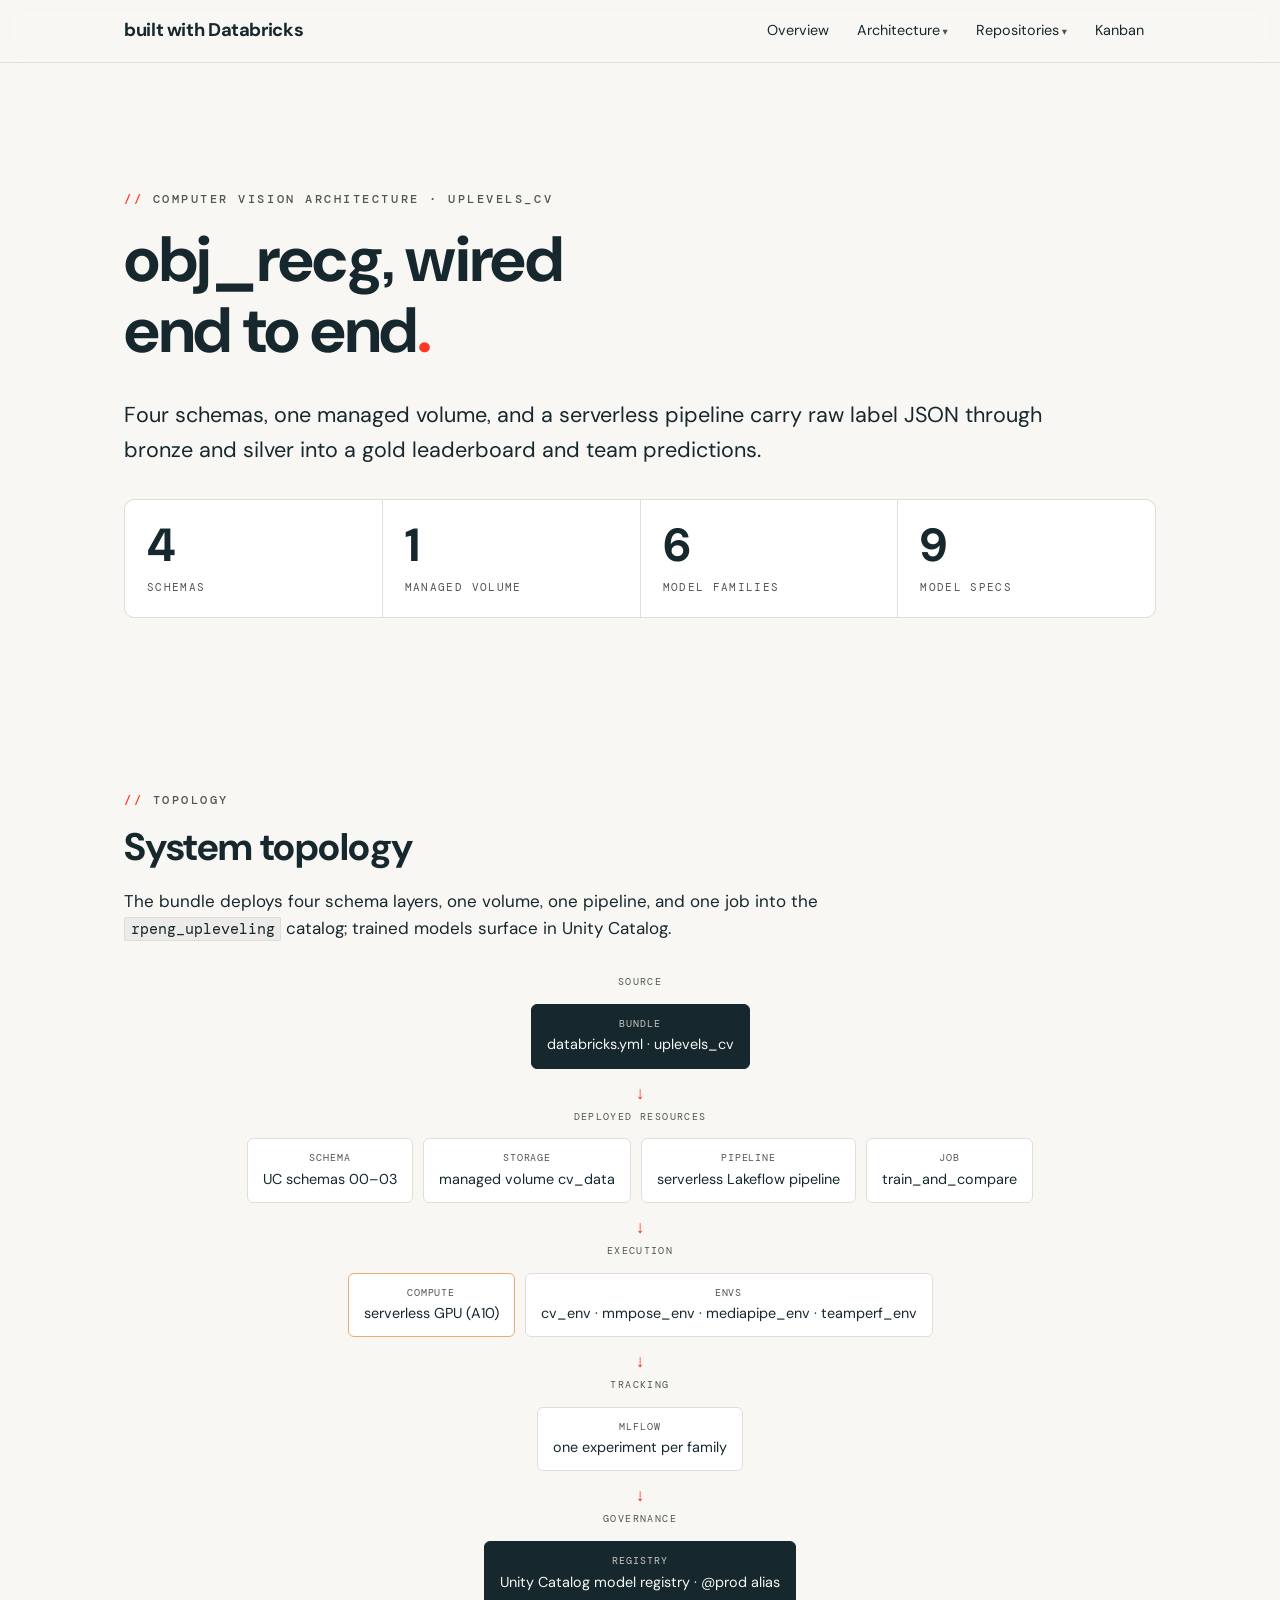
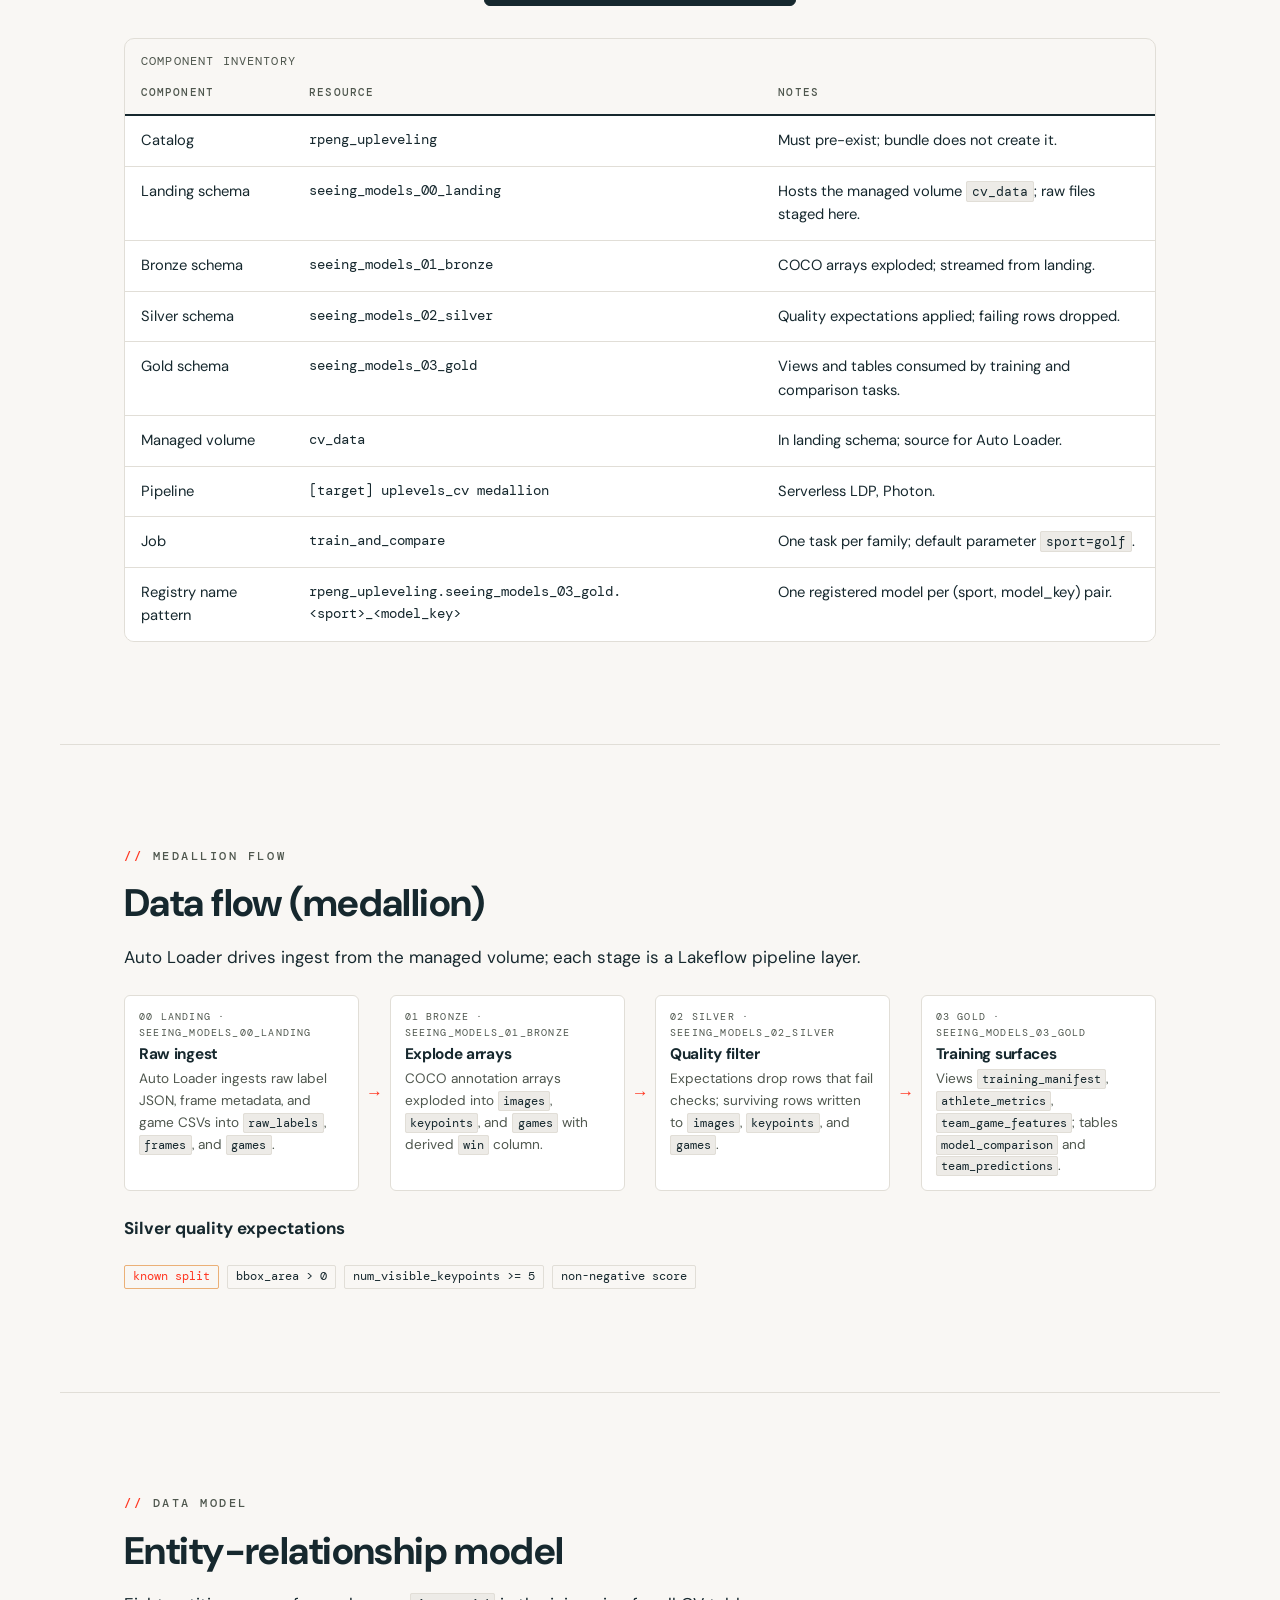
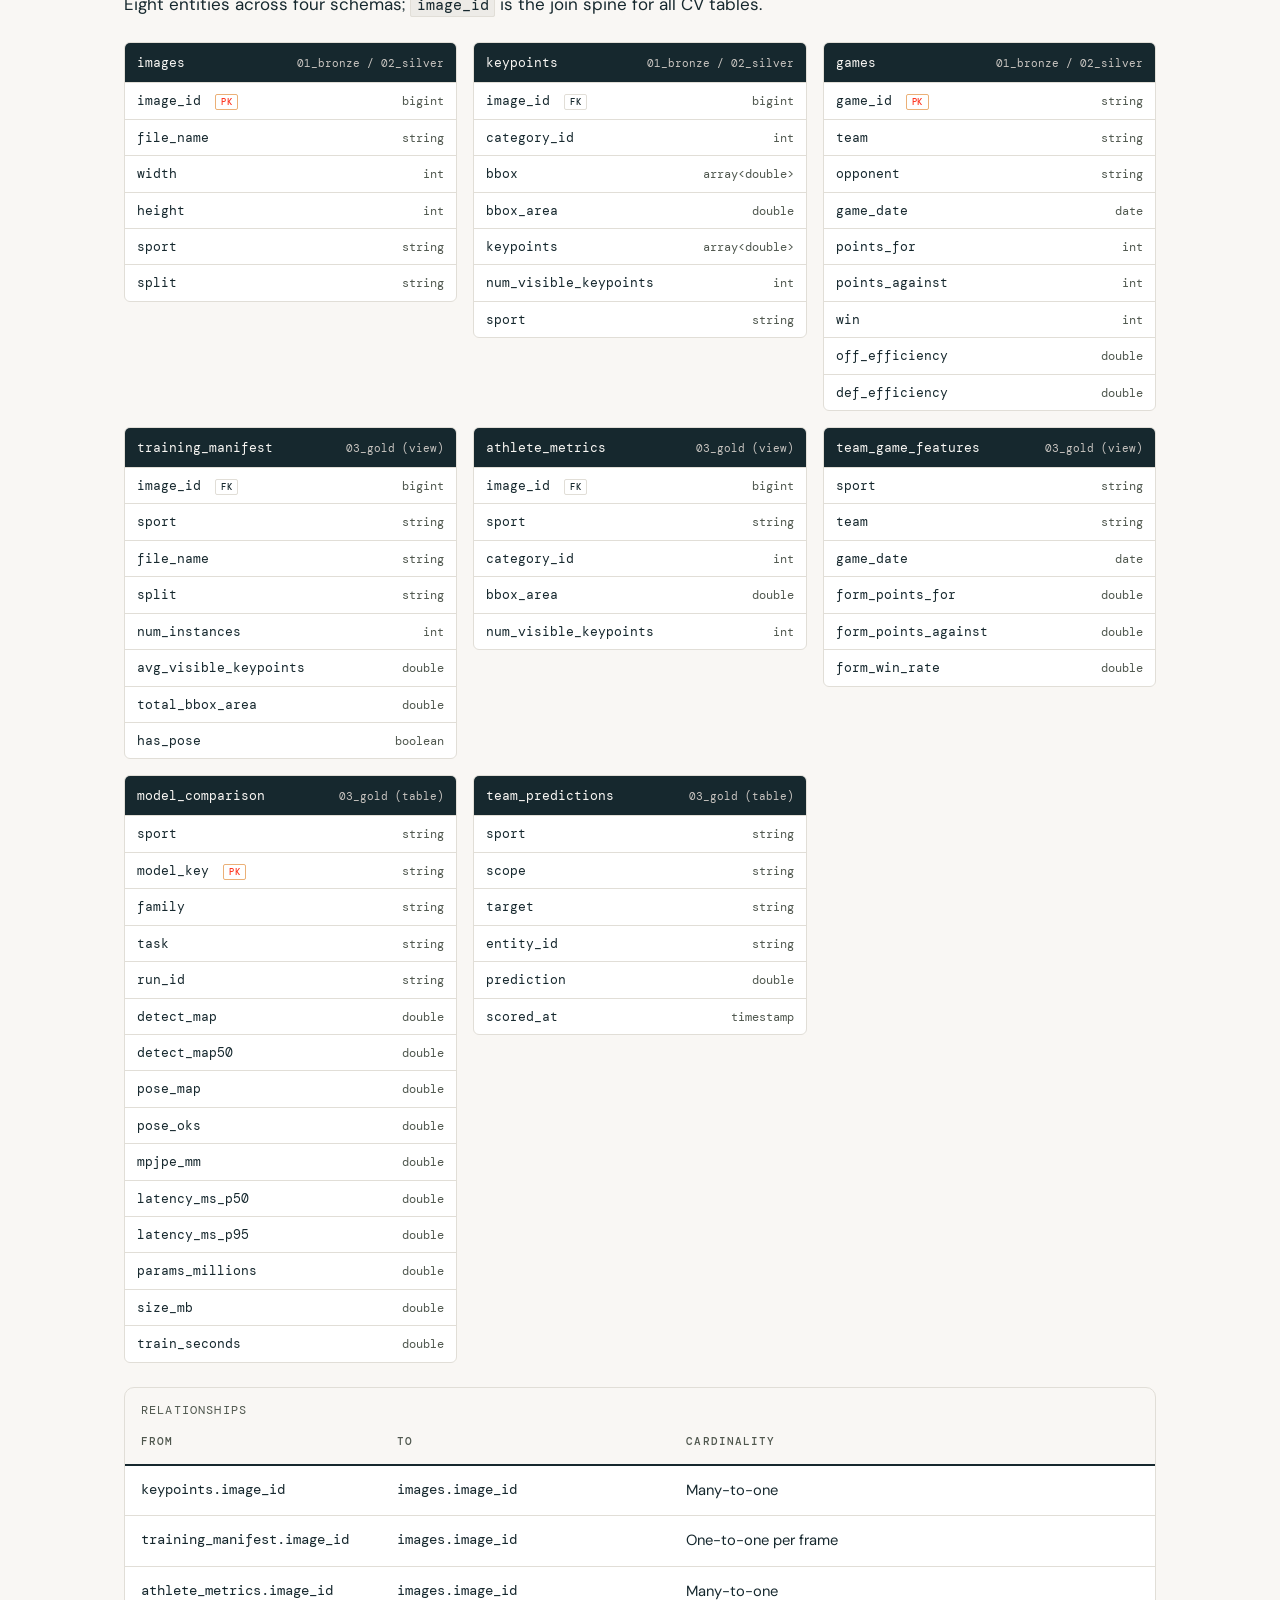
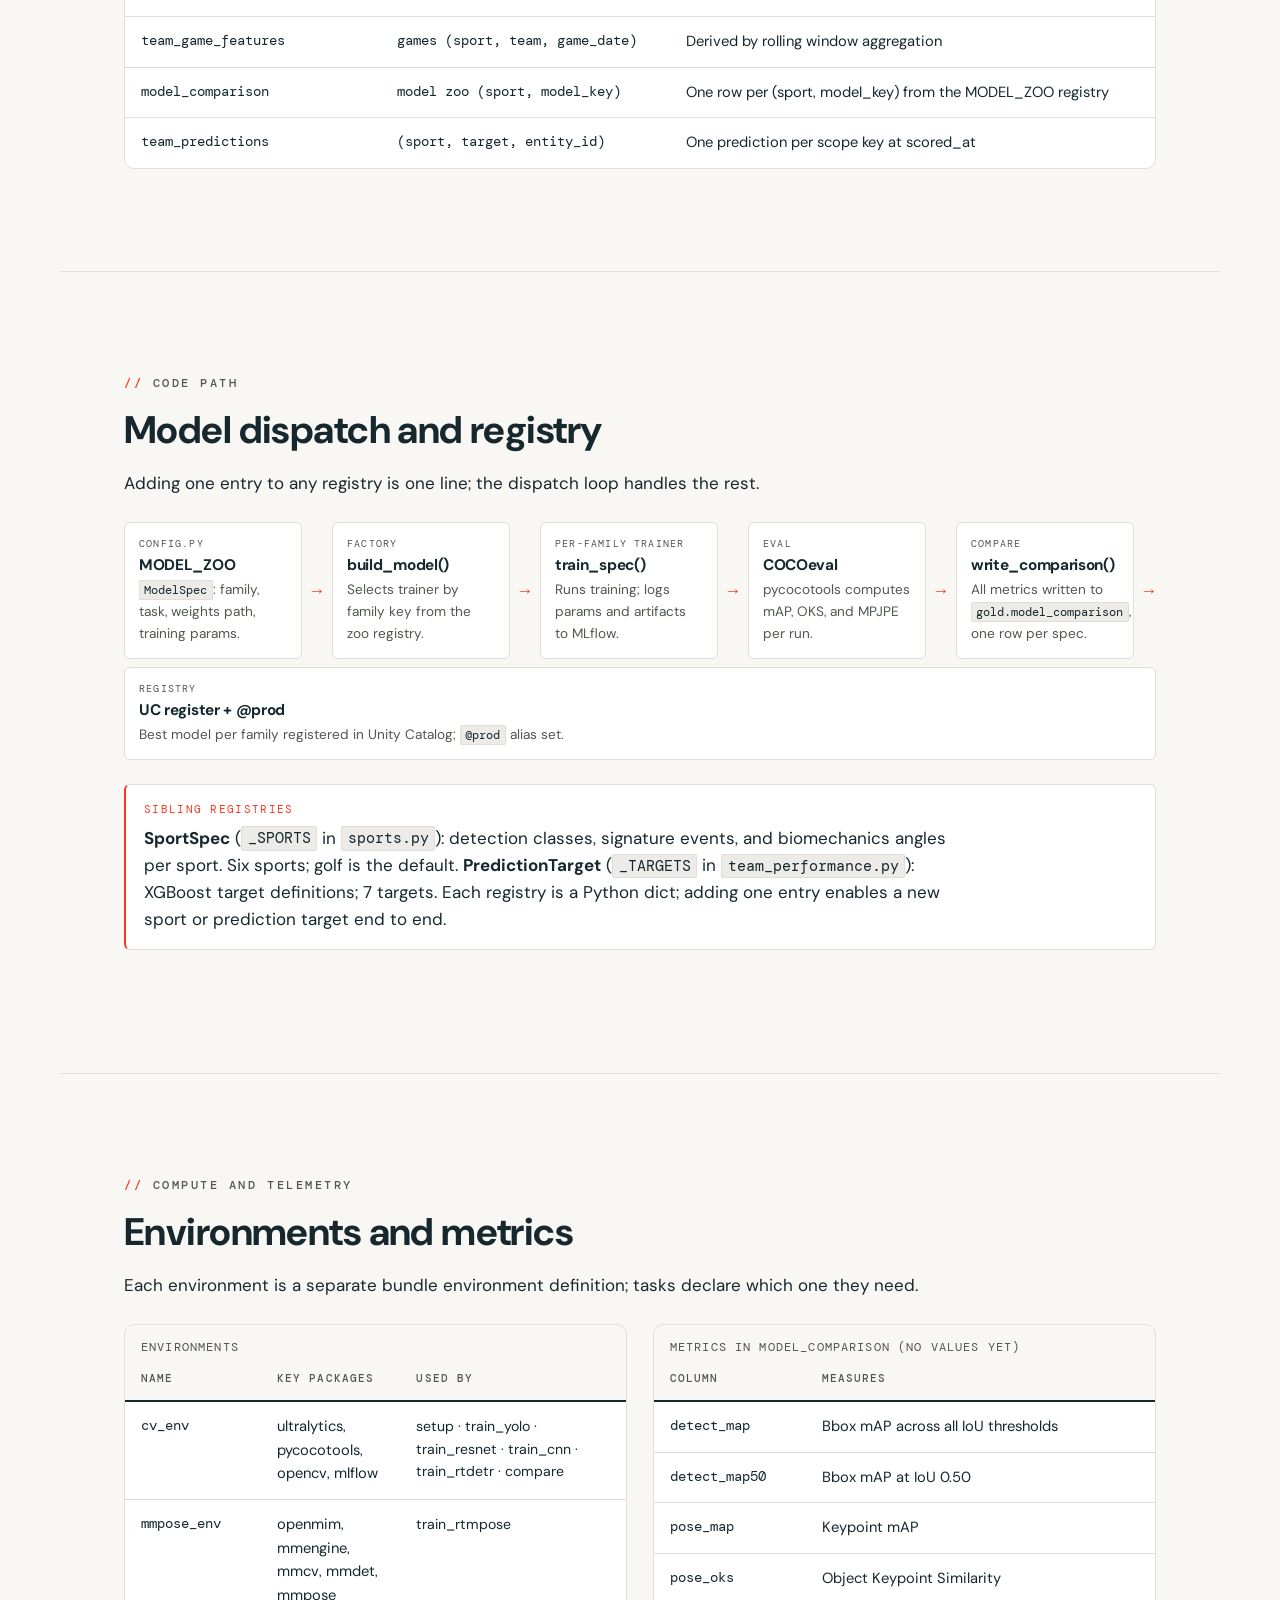
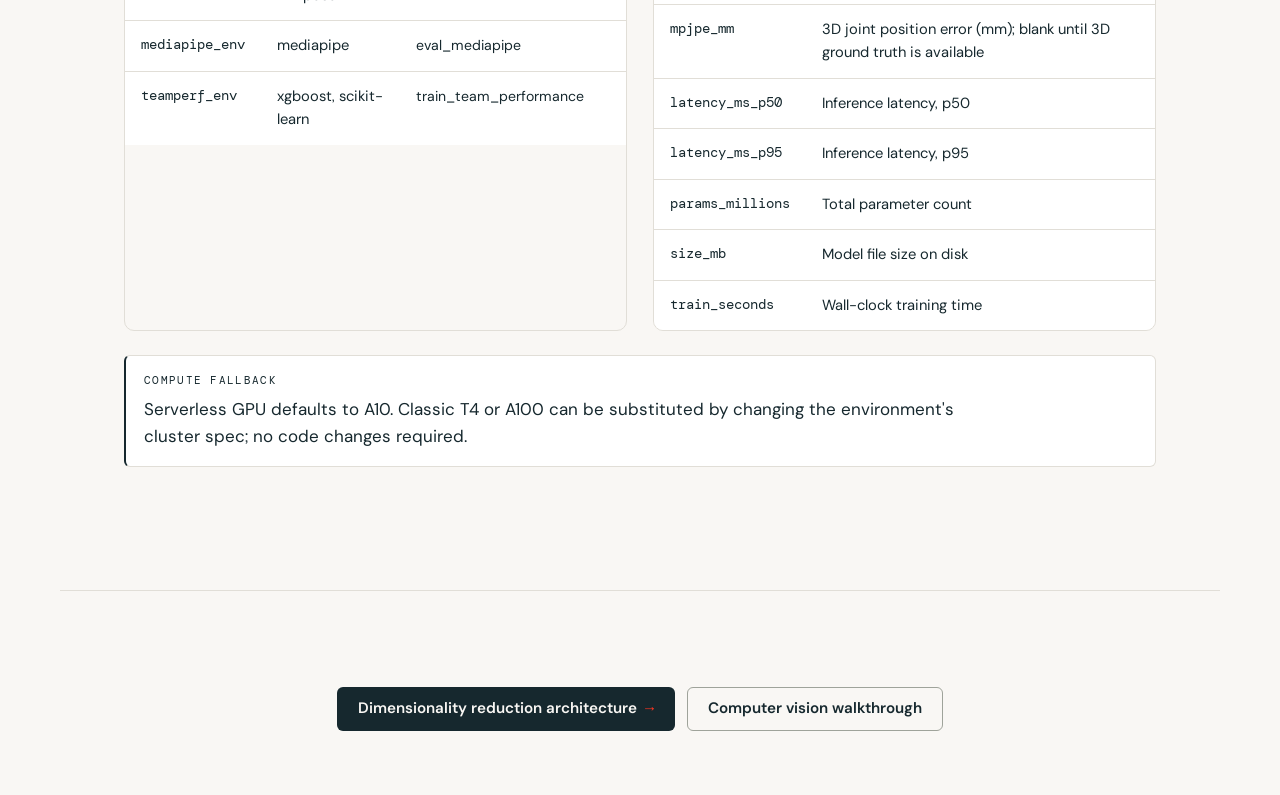
==== docs/arch-cv.html @ 4cc72db5 "updating site" ====
<!DOCTYPE html>
<html lang="en">
<head>
<meta charset="UTF-8">
<meta name="viewport" content="width=device-width, initial-scale=1.0">
<title>Computer vision architecture · benchmark harnesses on Databricks</title>
<meta name="description" content="System topology, medallion data flow, ERD, and schema reference for the obj_recg computer-vision Asset Bundle.">
<link rel="preconnect" href="https://fonts.googleapis.com">
<link rel="preconnect" href="https://fonts.gstatic.com" crossorigin>
<link href="https://fonts.googleapis.com/css2?family=DM+Sans:opsz,wght@9..40,400;9..40,500;9..40,600;9..40,700&family=DM+Mono:wght@400;500&display=swap" rel="stylesheet">
<link rel="stylesheet" href="assets/site.css">
</head>
<body data-od-id="page-arch-cv">
<a class="skip" href="#main">Skip to content</a>
<header class="nav" data-od-id="nav">
  <div class="nav__inner">
    <a class="brand" href="index.html">built with Databricks</a>
    <button class="nav__toggle" aria-expanded="false" aria-controls="navlinks">Menu</button>
    <nav class="nav__links" id="navlinks" aria-label="Primary">
      <a href="index.html">Overview</a>
      <div class="nav__group">
        <a href="architecture.html" class="nav__parent">Architecture</a>
        <div class="nav__menu">
          <a href="arch-cv.html" aria-current="page">Computer vision</a>
          <a href="arch-dr.html">Dimensionality reduction</a>
        </div>
      </div>
      <div class="nav__group">
        <a href="repositories.html" class="nav__parent">Repositories</a>
        <div class="nav__menu">
          <a href="repo-cv.html">Computer vision</a>
          <a href="repo-dr.html">Dimensionality reduction</a>
        </div>
      </div>
      <a href="kanban.html">Kanban</a>
    </nav>
  </div>
</header>

<main id="main">

  <section class="hero wrap" data-od-id="hero">
    <span class="kicker">Computer vision architecture · uplevels_cv</span>
    <h1>obj_recg, wired end to end<span class="dot">.</span></h1>
    <p class="lead">Four schemas, one managed volume, and a serverless pipeline carry raw label JSON through bronze and silver into a gold leaderboard and team predictions.</p>
    <div class="statrow" style="margin-top:2rem">
      <div class="stat"><div class="stat__num">4</div><div class="stat__label">Schemas</div></div>
      <div class="stat"><div class="stat__num">1</div><div class="stat__label">Managed volume</div></div>
      <div class="stat"><div class="stat__num">6</div><div class="stat__label">Model families</div></div>
      <div class="stat"><div class="stat__num">9</div><div class="stat__label">Model specs</div></div>
    </div>
  </section>

  <section class="section wrap" data-od-id="cv-topology">
    <span class="kicker">Topology</span>
    <h2>System topology</h2>
    <p>The bundle deploys four schema layers, one volume, one pipeline, and one job into the <code>rpeng_upleveling</code> catalog; trained models surface in Unity Catalog.</p>

    <div class="layers" style="margin:2rem 0">
      <div class="layer">
        <div class="layer__label">Source</div>
        <div class="node node--ink"><span class="lbl">bundle</span>databricks.yml · uplevels_cv</div>
      </div>
      <div class="layer">
        <div class="layer__label">Deployed resources</div>
        <div class="node"><span class="lbl">schema</span>UC schemas 00–03</div>
        <div class="node"><span class="lbl">storage</span>managed volume cv_data</div>
        <div class="node"><span class="lbl">pipeline</span>serverless Lakeflow pipeline</div>
        <div class="node"><span class="lbl">job</span>train_and_compare</div>
      </div>
      <div class="layer">
        <div class="layer__label">Execution</div>
        <div class="node node--accent"><span class="lbl">compute</span>serverless GPU (A10)</div>
        <div class="node"><span class="lbl">envs</span>cv_env · mmpose_env · mediapipe_env · teamperf_env</div>
      </div>
      <div class="layer">
        <div class="layer__label">Tracking</div>
        <div class="node"><span class="lbl">mlflow</span>one experiment per family</div>
      </div>
      <div class="layer">
        <div class="layer__label">Governance</div>
        <div class="node node--ink"><span class="lbl">registry</span>Unity Catalog model registry · @prod alias</div>
      </div>
    </div>

    <div class="table-wrap">
      <table class="tbl">
        <caption>Component inventory</caption>
        <thead>
          <tr><th>Component</th><th>Resource</th><th>Notes</th></tr>
        </thead>
        <tbody>
          <tr>
            <td>Catalog</td>
            <td class="mono">rpeng_upleveling</td>
            <td>Must pre-exist; bundle does not create it.</td>
          </tr>
          <tr>
            <td>Landing schema</td>
            <td class="mono">seeing_models_00_landing</td>
            <td>Hosts the managed volume <code>cv_data</code>; raw files staged here.</td>
          </tr>
          <tr>
            <td>Bronze schema</td>
            <td class="mono">seeing_models_01_bronze</td>
            <td>COCO arrays exploded; streamed from landing.</td>
          </tr>
          <tr>
            <td>Silver schema</td>
            <td class="mono">seeing_models_02_silver</td>
            <td>Quality expectations applied; failing rows dropped.</td>
          </tr>
          <tr>
            <td>Gold schema</td>
            <td class="mono">seeing_models_03_gold</td>
            <td>Views and tables consumed by training and comparison tasks.</td>
          </tr>
          <tr>
            <td>Managed volume</td>
            <td class="mono">cv_data</td>
            <td>In landing schema; source for Auto Loader.</td>
          </tr>
          <tr>
            <td>Pipeline</td>
            <td class="mono">[target] uplevels_cv medallion</td>
            <td>Serverless LDP, Photon.</td>
          </tr>
          <tr>
            <td>Job</td>
            <td class="mono">train_and_compare</td>
            <td>One task per family; default parameter <code>sport=golf</code>.</td>
          </tr>
          <tr>
            <td>Registry name pattern</td>
            <td class="mono">rpeng_upleveling.seeing_models_03_gold.&lt;sport&gt;_&lt;model_key&gt;</td>
            <td>One registered model per (sport, model_key) pair.</td>
          </tr>
        </tbody>
      </table>
    </div>
  </section>

  <section class="section wrap" data-od-id="cv-dataflow">
    <span class="kicker">Medallion flow</span>
    <h2>Data flow (medallion)</h2>
    <p>Auto Loader drives ingest from the managed volume; each stage is a Lakeflow pipeline layer.</p>

    <div class="pipe" style="margin:1.5rem 0">
      <div class="pipe__stage">
        <span class="lbl">00 landing · seeing_models_00_landing</span>
        <h4>Raw ingest</h4>
        <p>Auto Loader ingests raw label JSON, frame metadata, and game CSVs into <code>raw_labels</code>, <code>frames</code>, and <code>games</code>.</p>
      </div>
      <span class="pipe__arrow" aria-hidden="true">&rarr;</span>
      <div class="pipe__stage">
        <span class="lbl">01 bronze · seeing_models_01_bronze</span>
        <h4>Explode arrays</h4>
        <p>COCO annotation arrays exploded into <code>images</code>, <code>keypoints</code>, and <code>games</code> with derived <code>win</code> column.</p>
      </div>
      <span class="pipe__arrow" aria-hidden="true">&rarr;</span>
      <div class="pipe__stage">
        <span class="lbl">02 silver · seeing_models_02_silver</span>
        <h4>Quality filter</h4>
        <p>Expectations drop rows that fail checks; surviving rows written to <code>images</code>, <code>keypoints</code>, and <code>games</code>.</p>
      </div>
      <span class="pipe__arrow" aria-hidden="true">&rarr;</span>
      <div class="pipe__stage">
        <span class="lbl">03 gold · seeing_models_03_gold</span>
        <h4>Training surfaces</h4>
        <p>Views <code>training_manifest</code>, <code>athlete_metrics</code>, <code>team_game_features</code>; tables <code>model_comparison</code> and <code>team_predictions</code>.</p>
      </div>
    </div>

    <p><strong>Silver quality expectations</strong></p>
    <div>
      <span class="chip chip--accent">known split</span>
      <span class="chip">bbox_area &gt; 0</span>
      <span class="chip">num_visible_keypoints &gt;= 5</span>
      <span class="chip">non-negative score</span>
    </div>
  </section>

  <section class="section wrap" data-od-id="cv-erd">
    <span class="kicker">Data model</span>
    <h2>Entity-relationship model</h2>
    <p>Eight entities across four schemas; <code>image_id</code> is the join spine for all CV tables.</p>

    <div class="erd" style="margin:1.5rem 0">
      <div class="entity">
        <div class="entity__head"><span>images</span><span class="schema">01_bronze / 02_silver</span></div>
        <div class="entity__row"><span class="col">image_id <span class="key key--pk">PK</span></span><span class="ty">bigint</span></div>
        <div class="entity__row"><span class="col">file_name</span><span class="ty">string</span></div>
        <div class="entity__row"><span class="col">width</span><span class="ty">int</span></div>
        <div class="entity__row"><span class="col">height</span><span class="ty">int</span></div>
        <div class="entity__row"><span class="col">sport</span><span class="ty">string</span></div>
        <div class="entity__row"><span class="col">split</span><span class="ty">string</span></div>
      </div>

      <div class="entity">
        <div class="entity__head"><span>keypoints</span><span class="schema">01_bronze / 02_silver</span></div>
        <div class="entity__row"><span class="col">image_id <span class="key key--fk">FK</span></span><span class="ty">bigint</span></div>
        <div class="entity__row"><span class="col">category_id</span><span class="ty">int</span></div>
        <div class="entity__row"><span class="col">bbox</span><span class="ty">array&lt;double&gt;</span></div>
        <div class="entity__row"><span class="col">bbox_area</span><span class="ty">double</span></div>
        <div class="entity__row"><span class="col">keypoints</span><span class="ty">array&lt;double&gt;</span></div>
        <div class="entity__row"><span class="col">num_visible_keypoints</span><span class="ty">int</span></div>
        <div class="entity__row"><span class="col">sport</span><span class="ty">string</span></div>
      </div>

      <div class="entity">
        <div class="entity__head"><span>games</span><span class="schema">01_bronze / 02_silver</span></div>
        <div class="entity__row"><span class="col">game_id <span class="key key--pk">PK</span></span><span class="ty">string</span></div>
        <div class="entity__row"><span class="col">team</span><span class="ty">string</span></div>
        <div class="entity__row"><span class="col">opponent</span><span class="ty">string</span></div>
        <div class="entity__row"><span class="col">game_date</span><span class="ty">date</span></div>
        <div class="entity__row"><span class="col">points_for</span><span class="ty">int</span></div>
        <div class="entity__row"><span class="col">points_against</span><span class="ty">int</span></div>
        <div class="entity__row"><span class="col">win</span><span class="ty">int</span></div>
        <div class="entity__row"><span class="col">off_efficiency</span><span class="ty">double</span></div>
        <div class="entity__row"><span class="col">def_efficiency</span><span class="ty">double</span></div>
      </div>

      <div class="entity">
        <div class="entity__head"><span>training_manifest</span><span class="schema">03_gold (view)</span></div>
        <div class="entity__row"><span class="col">image_id <span class="key key--fk">FK</span></span><span class="ty">bigint</span></div>
        <div class="entity__row"><span class="col">sport</span><span class="ty">string</span></div>
        <div class="entity__row"><span class="col">file_name</span><span class="ty">string</span></div>
        <div class="entity__row"><span class="col">split</span><span class="ty">string</span></div>
        <div class="entity__row"><span class="col">num_instances</span><span class="ty">int</span></div>
        <div class="entity__row"><span class="col">avg_visible_keypoints</span><span class="ty">double</span></div>
        <div class="entity__row"><span class="col">total_bbox_area</span><span class="ty">double</span></div>
        <div class="entity__row"><span class="col">has_pose</span><span class="ty">boolean</span></div>
      </div>

      <div class="entity">
        <div class="entity__head"><span>athlete_metrics</span><span class="schema">03_gold (view)</span></div>
        <div class="entity__row"><span class="col">image_id <span class="key key--fk">FK</span></span><span class="ty">bigint</span></div>
        <div class="entity__row"><span class="col">sport</span><span class="ty">string</span></div>
        <div class="entity__row"><span class="col">category_id</span><span class="ty">int</span></div>
        <div class="entity__row"><span class="col">bbox_area</span><span class="ty">double</span></div>
        <div class="entity__row"><span class="col">num_visible_keypoints</span><span class="ty">int</span></div>
      </div>

      <div class="entity">
        <div class="entity__head"><span>team_game_features</span><span class="schema">03_gold (view)</span></div>
        <div class="entity__row"><span class="col">sport</span><span class="ty">string</span></div>
        <div class="entity__row"><span class="col">team</span><span class="ty">string</span></div>
        <div class="entity__row"><span class="col">game_date</span><span class="ty">date</span></div>
        <div class="entity__row"><span class="col">form_points_for</span><span class="ty">double</span></div>
        <div class="entity__row"><span class="col">form_points_against</span><span class="ty">double</span></div>
        <div class="entity__row"><span class="col">form_win_rate</span><span class="ty">double</span></div>
      </div>

      <div class="entity">
        <div class="entity__head"><span>model_comparison</span><span class="schema">03_gold (table)</span></div>
        <div class="entity__row"><span class="col">sport</span><span class="ty">string</span></div>
        <div class="entity__row"><span class="col">model_key <span class="key key--pk">PK</span></span><span class="ty">string</span></div>
        <div class="entity__row"><span class="col">family</span><span class="ty">string</span></div>
        <div class="entity__row"><span class="col">task</span><span class="ty">string</span></div>
        <div class="entity__row"><span class="col">run_id</span><span class="ty">string</span></div>
        <div class="entity__row"><span class="col">detect_map</span><span class="ty">double</span></div>
        <div class="entity__row"><span class="col">detect_map50</span><span class="ty">double</span></div>
        <div class="entity__row"><span class="col">pose_map</span><span class="ty">double</span></div>
        <div class="entity__row"><span class="col">pose_oks</span><span class="ty">double</span></div>
        <div class="entity__row"><span class="col">mpjpe_mm</span><span class="ty">double</span></div>
        <div class="entity__row"><span class="col">latency_ms_p50</span><span class="ty">double</span></div>
        <div class="entity__row"><span class="col">latency_ms_p95</span><span class="ty">double</span></div>
        <div class="entity__row"><span class="col">params_millions</span><span class="ty">double</span></div>
        <div class="entity__row"><span class="col">size_mb</span><span class="ty">double</span></div>
        <div class="entity__row"><span class="col">train_seconds</span><span class="ty">double</span></div>
      </div>

      <div class="entity">
        <div class="entity__head"><span>team_predictions</span><span class="schema">03_gold (table)</span></div>
        <div class="entity__row"><span class="col">sport</span><span class="ty">string</span></div>
        <div class="entity__row"><span class="col">scope</span><span class="ty">string</span></div>
        <div class="entity__row"><span class="col">target</span><span class="ty">string</span></div>
        <div class="entity__row"><span class="col">entity_id</span><span class="ty">string</span></div>
        <div class="entity__row"><span class="col">prediction</span><span class="ty">double</span></div>
        <div class="entity__row"><span class="col">scored_at</span><span class="ty">timestamp</span></div>
      </div>
    </div>

    <div class="table-wrap">
      <table class="tbl">
        <caption>Relationships</caption>
        <thead>
          <tr><th>From</th><th>To</th><th>Cardinality</th></tr>
        </thead>
        <tbody>
          <tr>
            <td class="mono">keypoints.image_id</td>
            <td class="mono">images.image_id</td>
            <td>Many-to-one</td>
          </tr>
          <tr>
            <td class="mono">training_manifest.image_id</td>
            <td class="mono">images.image_id</td>
            <td>One-to-one per frame</td>
          </tr>
          <tr>
            <td class="mono">athlete_metrics.image_id</td>
            <td class="mono">images.image_id</td>
            <td>Many-to-one</td>
          </tr>
          <tr>
            <td class="mono">team_game_features</td>
            <td class="mono">games (sport, team, game_date)</td>
            <td>Derived by rolling window aggregation</td>
          </tr>
          <tr>
            <td class="mono">model_comparison</td>
            <td class="mono">model zoo (sport, model_key)</td>
            <td>One row per (sport, model_key) from the MODEL_ZOO registry</td>
          </tr>
          <tr>
            <td class="mono">team_predictions</td>
            <td class="mono">(sport, target, entity_id)</td>
            <td>One prediction per scope key at scored_at</td>
          </tr>
        </tbody>
      </table>
    </div>
  </section>

  <section class="section wrap" data-od-id="cv-dispatch">
    <span class="kicker">Code path</span>
    <h2>Model dispatch and registry</h2>
    <p>Adding one entry to any registry is one line; the dispatch loop handles the rest.</p>

    <div class="pipe" style="margin:1.5rem 0">
      <div class="pipe__stage">
        <span class="lbl">config.py</span>
        <h4>MODEL_ZOO</h4>
        <p><code>ModelSpec</code>: family, task, weights path, training params.</p>
      </div>
      <span class="pipe__arrow" aria-hidden="true">&rarr;</span>
      <div class="pipe__stage">
        <span class="lbl">factory</span>
        <h4>build_model()</h4>
        <p>Selects trainer by family key from the zoo registry.</p>
      </div>
      <span class="pipe__arrow" aria-hidden="true">&rarr;</span>
      <div class="pipe__stage">
        <span class="lbl">per-family trainer</span>
        <h4>train_spec()</h4>
        <p>Runs training; logs params and artifacts to MLflow.</p>
      </div>
      <span class="pipe__arrow" aria-hidden="true">&rarr;</span>
      <div class="pipe__stage">
        <span class="lbl">eval</span>
        <h4>COCOeval</h4>
        <p>pycocotools computes mAP, OKS, and MPJPE per run.</p>
      </div>
      <span class="pipe__arrow" aria-hidden="true">&rarr;</span>
      <div class="pipe__stage">
        <span class="lbl">compare</span>
        <h4>write_comparison()</h4>
        <p>All metrics written to <code>gold.model_comparison</code>, one row per spec.</p>
      </div>
      <span class="pipe__arrow" aria-hidden="true">&rarr;</span>
      <div class="pipe__stage">
        <span class="lbl">registry</span>
        <h4>UC register + @prod</h4>
        <p>Best model per family registered in Unity Catalog; <code>@prod</code> alias set.</p>
      </div>
    </div>

    <div class="note">
      <span class="note__k">Sibling registries</span>
      <p><strong>SportSpec</strong> (<code>_SPORTS</code> in <code>sports.py</code>): detection classes, signature events, and biomechanics angles per sport. Six sports; golf is the default. <strong>PredictionTarget</strong> (<code>_TARGETS</code> in <code>team_performance.py</code>): XGBoost target definitions; 7 targets. Each registry is a Python dict; adding one entry enables a new sport or prediction target end to end.</p>
    </div>
  </section>

  <section class="section wrap" data-od-id="cv-env-metrics">
    <span class="kicker">Compute and telemetry</span>
    <h2>Environments and metrics</h2>
    <p>Each environment is a separate bundle environment definition; tasks declare which one they need.</p>

    <div class="grid grid-2" style="margin:1.5rem 0">
      <div class="table-wrap">
        <table class="tbl">
          <caption>Environments</caption>
          <thead>
            <tr><th>Name</th><th>Key packages</th><th>Used by</th></tr>
          </thead>
          <tbody>
            <tr>
              <td class="mono">cv_env</td>
              <td>ultralytics, pycocotools, opencv, mlflow</td>
              <td class="small">setup · train_yolo · train_resnet · train_cnn · train_rtdetr · compare</td>
            </tr>
            <tr>
              <td class="mono">mmpose_env</td>
              <td>openmim, mmengine, mmcv, mmdet, mmpose</td>
              <td class="small">train_rtmpose</td>
            </tr>
            <tr>
              <td class="mono">mediapipe_env</td>
              <td>mediapipe</td>
              <td class="small">eval_mediapipe</td>
            </tr>
            <tr>
              <td class="mono">teamperf_env</td>
              <td>xgboost, scikit-learn</td>
              <td class="small">train_team_performance</td>
            </tr>
          </tbody>
        </table>
      </div>

      <div class="table-wrap">
        <table class="tbl">
          <caption>Metrics in model_comparison (no values yet)</caption>
          <thead>
            <tr><th>Column</th><th>Measures</th></tr>
          </thead>
          <tbody>
            <tr><td class="mono">detect_map</td><td>Bbox mAP across all IoU thresholds</td></tr>
            <tr><td class="mono">detect_map50</td><td>Bbox mAP at IoU 0.50</td></tr>
            <tr><td class="mono">pose_map</td><td>Keypoint mAP</td></tr>
            <tr><td class="mono">pose_oks</td><td>Object Keypoint Similarity</td></tr>
            <tr><td class="mono">mpjpe_mm</td><td>3D joint position error (mm); blank until 3D ground truth is available</td></tr>
            <tr><td class="mono">latency_ms_p50</td><td>Inference latency, p50</td></tr>
            <tr><td class="mono">latency_ms_p95</td><td>Inference latency, p95</td></tr>
            <tr><td class="mono">params_millions</td><td>Total parameter count</td></tr>
            <tr><td class="mono">size_mb</td><td>Model file size on disk</td></tr>
            <tr><td class="mono">train_seconds</td><td>Wall-clock training time</td></tr>
          </tbody>
        </table>
      </div>
    </div>

    <div class="note note--warn">
      <span class="note__k">Compute fallback</span>
      <p>Serverless GPU defaults to A10. Classic T4 or A100 can be substituted by changing the environment's cluster spec; no code changes required.</p>
    </div>
  </section>

  <section class="section section--tight wrap center" data-od-id="cv-cta">
    <div class="hero__actions" style="justify-content:center">
      <a class="btn btn--primary" href="arch-dr.html">Dimensionality reduction architecture <span class="btn__arrow" aria-hidden="true">→</span></a>
      <a class="btn btn--ghost" href="repo-cv.html">Computer vision walkthrough</a>
    </div>
  </section>

</main>
<script src="assets/site.js"></script>
</body>
</html>
---- docs/assets/site.css ----
/* ============================================================
   levelup — Databricks FDE visual system
   Tokens are the six registered brand literals; every other
   colour is derived from them with color-mix() in oklch so no
   raw hex leaks into the sheet.
   ============================================================ */

:root {
  /* --- registered palette (the only raw literals allowed) --- */
  --bg:      #f9f7f4; /* Oat Light — paper            */
  --surface: #ffffff; /* White — card                 */
  --fg:      #16282e; /* Navy 700 — ink               */
  --muted:   #8a847e; /* Warm 500 — secondary         */
  --border:  #e1ded7; /* Warm 300 — hairline          */
  --accent:  #ff3621; /* Databricks Lava — punctuation */

  /* --- derived tones (oklch mixes of the six) --- */
  --muted-strong: color-mix(in oklch, var(--muted) 52%, var(--fg)); /* ≥4.5:1 on paper for small text */
  --surface-hover: color-mix(in oklch, var(--fg) 4%, var(--surface));
  --bg-hover:      color-mix(in oklch, var(--fg) 5%, var(--bg));
  --accent-hover:  color-mix(in oklch, var(--accent) 88%, var(--fg));
  --accent-tint:   color-mix(in oklch, var(--accent) 8%, var(--surface));
  --rule-strong:   color-mix(in oklch, var(--fg) 30%, var(--border));
  --focus:         color-mix(in oklch, var(--accent) 45%, transparent);

  /* --- type --- */
  --sans: "DM Sans", system-ui, -apple-system, "Segoe UI", sans-serif;
  --mono: "DM Mono", ui-monospace, "SF Mono", Menlo, monospace;

  /* --- scale: 4px base --- */
  --r-sm: 2px;
  --r-md: 6px;
  --r-lg: 10px;
  --gutter: clamp(20px, 5vw, 64px);
  --maxw: 1160px;
}

* { box-sizing: border-box; }

html { -webkit-text-size-adjust: 100%; scroll-behavior: smooth; }

body {
  margin: 0;
  background: var(--bg);
  color: var(--fg);
  font-family: var(--sans);
  font-size: 17px;
  line-height: 1.6;
  font-feature-settings: "ss01" 1, "cv05" 1;
  -webkit-font-smoothing: antialiased;
  text-rendering: optimizeLegibility;
}

/* ---------- typography ---------- */
h1, h2, h3, h4 {
  font-family: var(--sans);
  font-weight: 700;
  letter-spacing: -0.02em;
  line-height: 1.1;
  margin: 0 0 0.5em;
  text-wrap: balance;
}
h1 { font-size: clamp(2.4rem, 5.2vw, 4rem); }
h2 { font-size: clamp(1.7rem, 3.2vw, 2.4rem); letter-spacing: -0.015em; }
h3 { font-size: 1.24rem; letter-spacing: -0.01em; }
h4 { font-size: 1.02rem; }

p { margin: 0 0 1.1em; max-width: 68ch; }
.lead { font-size: clamp(1.12rem, 1.8vw, 1.35rem); color: var(--fg); max-width: 66ch; }

a { color: var(--fg); text-decoration-color: var(--rule-strong); text-underline-offset: 3px; }
a:hover { text-decoration-color: var(--accent); }

strong { font-weight: 700; }
code, .mono { font-family: var(--mono); font-size: 0.9em; }
:not(pre) > code {
  background: var(--bg-hover);
  border: 1px solid var(--border);
  border-radius: var(--r-sm);
  padding: 0.08em 0.36em;
  color: var(--fg);
}

/* the closing lava period on display headings */
.dot { color: var(--accent); }

/* kicker / eyebrow: DM Mono, uppercase, wide tracking, // prefix */
.kicker {
  font-family: var(--mono);
  font-size: 0.72rem;
  font-weight: 500;
  letter-spacing: 0.22em;
  text-transform: uppercase;
  color: var(--muted-strong);
  margin: 0 0 1rem;
  display: block;
}
.kicker::before { content: "// "; color: var(--accent); }

/* ---------- layout primitives ---------- */
.wrap { max-width: var(--maxw); margin-inline: auto; padding-inline: var(--gutter); }
.section { padding-block: clamp(48px, 8vw, 104px); }
.section--tight { padding-block: clamp(36px, 5vw, 64px); }
.section + .section { border-top: 1px solid var(--border); }
.stack > * + * { margin-top: 1.5rem; }
.divider { height: 1px; background: var(--border); border: 0; margin: 0; }
.rule-strong { height: 2px; background: var(--fg); border: 0; width: 56px; margin: 0 0 1.5rem; }

.grid { display: grid; gap: clamp(16px, 2vw, 28px); }
.grid-2 { grid-template-columns: repeat(2, 1fr); }
.grid-3 { grid-template-columns: repeat(3, 1fr); }
.grid-4 { grid-template-columns: repeat(4, 1fr); }
@media (max-width: 860px) {
  .grid-2, .grid-3, .grid-4 { grid-template-columns: 1fr; }
}

/* ---------- skip link ---------- */
.skip {
  position: absolute; left: -9999px; top: 0; z-index: 100;
  background: var(--fg); color: var(--bg);
  padding: 10px 16px; border-radius: var(--r-md);
}
.skip:focus { left: 12px; top: 12px; }

/* ---------- top navigation ---------- */
.nav {
  position: sticky; top: 0; z-index: 40;
  background: color-mix(in oklch, var(--bg) 88%, transparent);
  backdrop-filter: saturate(1.2) blur(10px);
  border-bottom: 1px solid var(--border);
}
.nav__inner {
  max-width: var(--maxw); margin-inline: auto;
  padding: 0 var(--gutter);
  display: flex; align-items: center; gap: 20px;
  min-height: 62px;
}
.brand {
  font-weight: 700; font-size: 1.15rem; letter-spacing: -0.02em;
  text-decoration: none; color: var(--fg); white-space: nowrap;
}
.brand .dot { color: var(--accent); }
.brand__tag {
  font-family: var(--mono); font-size: 0.62rem; font-weight: 500;
  letter-spacing: 0.16em; text-transform: uppercase;
  color: var(--muted-strong);
  border-left: 1px solid var(--border);
  padding-left: 10px; margin-left: 10px;
}
.nav__links { display: flex; gap: 4px; margin-left: auto; align-items: center; flex-wrap: wrap; }
.nav__links a {
  font-size: 0.9rem; text-decoration: none; color: var(--fg);
  padding: 7px 11px; border-radius: var(--r-md);
  border: 1px solid transparent; white-space: nowrap;
}
.nav__links a:hover { background: var(--bg-hover); border-color: var(--border); }
.nav__links a[aria-current="page"] {
  background: var(--surface); border-color: var(--rule-strong); font-weight: 600;
}
.nav__toggle {
  display: none; margin-left: auto;
  background: var(--surface); border: 1px solid var(--border); border-radius: var(--r-md);
  font-family: var(--mono); font-size: 0.75rem; letter-spacing: 0.08em; text-transform: uppercase;
  color: var(--fg); padding: 8px 12px; cursor: pointer;
}
@media (max-width: 820px) {
  .nav__toggle { display: inline-block; }
  .nav__links {
    display: none; width: 100%; margin: 0; padding: 8px 0 14px;
    flex-direction: column; align-items: stretch;
  }
  .nav__links.open { display: flex; }
  .nav__inner { flex-wrap: wrap; }
  .nav__links a { padding: 11px 12px; }
}

/* ---------- nav dropdown (Repositories) ---------- */
.nav__group { position: relative; display: flex; align-items: center; }
.nav__parent::after { content: " \25BE"; font-size: 0.72em; color: var(--muted-strong); }
.nav__menu {
  position: absolute; top: calc(100% + 4px); left: 0; min-width: 236px;
  background: var(--surface); border: 1px solid var(--border); border-radius: var(--r-md);
  box-shadow: 0 10px 28px color-mix(in oklch, var(--fg) 14%, transparent);
  padding: 6px; display: none; z-index: 60;
}
.nav__group:hover .nav__menu,
.nav__group:focus-within .nav__menu { display: block; }
.nav__menu a { display: block; white-space: nowrap; }
@media (max-width: 820px) {
  .nav__group { display: block; }
  .nav__parent::after { content: ""; }
  .nav__menu {
    position: static; display: block; min-width: 0;
    background: transparent; border: 0; box-shadow: none; padding: 2px 0 6px 14px;
  }
}

/* ---------- buttons ---------- */
.btn {
  display: inline-flex; align-items: center; gap: 8px;
  font-family: var(--sans); font-size: 0.95rem; font-weight: 600;
  padding: 12px 20px; border-radius: var(--r-md);
  text-decoration: none; cursor: pointer; border: 1px solid transparent;
  min-height: 44px; line-height: 1;
}
/* Primary = solid ink; oat text clears ~13:1. Lava stays punctuation, never fill. */
.btn--primary { background: var(--fg); color: var(--bg); }
.btn--primary:hover { background: color-mix(in oklch, var(--fg) 86%, var(--accent)); color: var(--bg); }
.btn--ghost { background: transparent; color: var(--fg); border-color: var(--rule-strong); }
.btn--ghost:hover { background: var(--surface); border-color: var(--fg); }
.btn__arrow { font-family: var(--mono); color: var(--accent); }

/* ---------- cards ---------- */
.card {
  background: var(--surface);
  border: 1px solid var(--border);
  border-radius: var(--r-lg);
  padding: clamp(20px, 2.4vw, 30px);
}
.card--link { text-decoration: none; color: var(--fg); display: block; transition: border-color .15s ease; }
.card--link:hover { border-color: var(--rule-strong); background: var(--surface-hover); }
.card h3 { margin-bottom: 0.4rem; }
.card__meta {
  font-family: var(--mono); font-size: 0.7rem; letter-spacing: 0.14em;
  text-transform: uppercase; color: var(--muted-strong); margin-bottom: 0.6rem;
}
.card__more {
  font-family: var(--mono); font-size: 0.8rem; color: var(--accent);
  margin-top: 1rem; display: inline-block;
}

/* ---------- badges / pills (pills only for status) ---------- */
.badge {
  display: inline-flex; align-items: center; gap: 6px;
  font-family: var(--mono); font-size: 0.68rem; font-weight: 500;
  letter-spacing: 0.1em; text-transform: uppercase;
  padding: 4px 10px; border: 1px solid var(--border); border-radius: var(--r-sm);
  color: var(--muted-strong); background: var(--bg);
}
.pill {
  display: inline-flex; align-items: center; gap: 6px;
  font-family: var(--mono); font-size: 0.66rem; font-weight: 500;
  letter-spacing: 0.09em; text-transform: uppercase;
  padding: 4px 12px; border-radius: 999px; border: 1px solid var(--border);
  color: var(--muted-strong); background: var(--surface);
}
.pill--live   { color: var(--fg); border-color: var(--rule-strong); }
.pill--live::before { content: ""; width: 7px; height: 7px; border-radius: 999px; background: var(--accent); }
.pill--todo   { color: var(--muted-strong); }
.pill--accent { color: var(--accent); border-color: color-mix(in oklch, var(--accent) 40%, var(--border)); }

/* ---------- stat blocks: numerals as graphics ---------- */
.statrow { display: grid; grid-template-columns: repeat(auto-fit, minmax(160px, 1fr)); gap: 1px; background: var(--border); border: 1px solid var(--border); border-radius: var(--r-lg); overflow: hidden; }
.stat { background: var(--surface); padding: 22px 22px 20px; }
.stat__num { font-size: clamp(2rem, 4vw, 2.9rem); font-weight: 700; letter-spacing: -0.03em; line-height: 1; }
.stat__num .u { font-family: var(--mono); font-size: 0.9rem; font-weight: 500; color: var(--muted-strong); letter-spacing: 0; margin-left: 4px; }
.stat__label { font-family: var(--mono); font-size: 0.7rem; letter-spacing: 0.12em; text-transform: uppercase; color: var(--muted-strong); margin-top: 10px; }

/* ---------- tables ---------- */
.table-wrap { overflow-x: auto; border: 1px solid var(--border); border-radius: var(--r-lg); }
table.tbl { width: 100%; border-collapse: collapse; font-size: 0.92rem; background: var(--surface); }
table.tbl caption { text-align: left; padding: 14px 16px 0; color: var(--muted-strong); font-family: var(--mono); font-size: 0.72rem; letter-spacing: 0.1em; text-transform: uppercase; }
.tbl th, .tbl td { text-align: left; padding: 13px 16px; vertical-align: top; border-bottom: 1px solid var(--border); }
.tbl thead th {
  font-family: var(--mono); font-size: 0.68rem; letter-spacing: 0.1em; text-transform: uppercase;
  color: var(--muted-strong); font-weight: 500; border-bottom: 2px solid var(--fg);
  background: var(--bg); position: sticky; top: 0;
}
.tbl tbody tr:last-child td { border-bottom: 0; }
.tbl tbody tr:hover { background: var(--surface-hover); }
.tbl td.mono, .tbl th.mono { font-family: var(--mono); font-size: 0.85rem; }
.tbl .best { color: var(--accent); font-weight: 600; }

/* ---------- code blocks ---------- */
pre {
  background: var(--fg); color: var(--bg);
  border-radius: var(--r-md); padding: 18px 20px; overflow-x: auto;
  font-family: var(--mono); font-size: 0.84rem; line-height: 1.65; margin: 0 0 1.2em;
}
pre code { background: none; border: 0; padding: 0; color: inherit; }
pre .c { color: color-mix(in oklch, var(--bg) 55%, var(--muted)); } /* comment */
pre .k { color: color-mix(in oklch, var(--accent) 70%, var(--bg)); } /* keyword/accent */

/* ---------- callouts ---------- */
.note {
  border: 1px solid var(--border); border-left: 2px solid var(--accent);
  border-radius: var(--r-md); background: var(--surface);
  padding: 16px 18px; margin: 0 0 1.2em;
}
.note__k { font-family: var(--mono); font-size: 0.68rem; letter-spacing: 0.12em; text-transform: uppercase; color: var(--accent); display: block; margin-bottom: 6px; }
.note p:last-child { margin-bottom: 0; }
.note--warn { border-left-color: var(--fg); }
.note--warn .note__k { color: var(--fg); }

/* ---------- hero ---------- */
.hero { padding-block: clamp(56px, 10vw, 128px) clamp(40px, 6vw, 72px); position: relative; }
.hero h1 { max-width: 16ch; }
.hero .lead { margin-top: 1.2rem; }
.hero__actions { display: flex; gap: 12px; flex-wrap: wrap; margin-top: 2rem; }

/* big index numeral in section corners */
.mark-num {
  font-family: var(--mono); font-weight: 500; color: var(--muted);
  font-size: 0.8rem; letter-spacing: 0.1em;
}

/* definition list for feature/spec pairs */
.dl { display: grid; grid-template-columns: max-content 1fr; gap: 10px 24px; margin: 0; }
.dl dt { font-family: var(--mono); font-size: 0.78rem; letter-spacing: 0.06em; text-transform: uppercase; color: var(--muted-strong); }
.dl dd { margin: 0; }
@media (max-width: 620px){ .dl { grid-template-columns: 1fr; gap: 2px 0; } .dl dd { margin-bottom: 10px; } }

/* step / flow list */
.flow { display: grid; gap: 1px; background: var(--border); border: 1px solid var(--border); border-radius: var(--r-lg); overflow: hidden; }
.flow__step { background: var(--surface); padding: 18px 20px; display: grid; grid-template-columns: auto 1fr; gap: 16px; align-items: start; }
.flow__n { font-family: var(--mono); font-weight: 500; color: var(--accent); font-size: 0.8rem; padding-top: 2px; min-width: 3ch; }
.flow__step h4 { margin: 0 0 3px; }
.flow__step p { margin: 0; color: var(--muted-strong); font-size: 0.95rem; }

/* tag list */
.tags { display: flex; flex-wrap: wrap; gap: 8px; padding: 0; margin: 0; list-style: none; }

/* ---------- footer ---------- */
.foot { border-top: 1px solid var(--border); background: var(--bg); }
.foot__inner { max-width: var(--maxw); margin-inline: auto; padding: 40px var(--gutter); display: flex; flex-wrap: wrap; gap: 24px 48px; justify-content: space-between; align-items: start; }
.foot__col h4 { font-family: var(--mono); font-size: 0.7rem; letter-spacing: 0.12em; text-transform: uppercase; color: var(--muted-strong); font-weight: 500; margin-bottom: 10px; }
.foot__col a { display: block; text-decoration: none; color: var(--fg); font-size: 0.92rem; padding: 3px 0; }
.foot__col a:hover { color: var(--accent); }
.foot__brand { font-weight: 700; font-size: 1.1rem; }
.foot__note { color: var(--muted-strong); font-size: 0.82rem; max-width: 42ch; margin-top: 8px; }

/* ---------- diagram: horizontal pipeline ---------- */
.pipe { display: flex; flex-wrap: wrap; gap: 8px; align-items: stretch; }
.pipe__stage { flex: 1 1 158px; min-width: 150px; background: var(--surface); border: 1px solid var(--border); border-radius: var(--r-md); padding: 13px 14px; }
.pipe__stage .lbl { font-family: var(--mono); font-size: 0.62rem; letter-spacing: 0.12em; text-transform: uppercase; color: var(--muted-strong); display: block; margin-bottom: 5px; }
.pipe__stage h4 { margin: 0 0 6px; font-size: 0.96rem; }
.pipe__stage p { margin: 0; font-size: 0.85rem; color: var(--muted-strong); }
.pipe__arrow { align-self: center; color: var(--accent); font-family: var(--mono); font-weight: 500; padding: 0 2px; }
@media (max-width: 720px) { .pipe { flex-direction: column; } .pipe__arrow { transform: rotate(90deg); align-self: flex-start; padding-left: 20px; } }

/* ---------- diagram: layered architecture ---------- */
.layers { display: flex; flex-direction: column; align-items: stretch; }
.layer { display: flex; flex-wrap: wrap; gap: 10px; justify-content: center; }
.layer + .layer { margin-top: 40px; position: relative; }
.layer + .layer::before { content: "\2193"; position: absolute; top: -30px; left: 50%; transform: translateX(-50%); color: var(--accent); font-family: var(--mono); font-size: 1.1rem; }
.layer__label { flex-basis: 100%; text-align: center; font-family: var(--mono); font-size: 0.62rem; letter-spacing: 0.14em; text-transform: uppercase; color: var(--muted-strong); margin-bottom: 4px; }
.node { background: var(--surface); border: 1px solid var(--border); border-radius: var(--r-md); padding: 11px 15px; font-size: 0.9rem; text-align: center; min-width: 120px; }
.node .lbl { font-family: var(--mono); font-size: 0.6rem; letter-spacing: 0.1em; text-transform: uppercase; color: var(--muted-strong); display: block; margin-bottom: 2px; }
.node--accent { border-color: color-mix(in oklch, var(--accent) 45%, var(--border)); }
.node--ink { background: var(--fg); color: var(--bg); border-color: var(--fg); }
.node--ink .lbl { color: color-mix(in oklch, var(--bg) 60%, var(--muted)); }

/* ---------- ERD ---------- */
.erd { display: grid; grid-template-columns: repeat(auto-fit, minmax(248px, 1fr)); gap: 16px; align-items: start; }
.entity { border: 1px solid var(--border); border-radius: var(--r-md); background: var(--surface); overflow: hidden; }
.entity__head { background: var(--fg); color: var(--bg); padding: 9px 12px; font-family: var(--mono); font-size: 0.82rem; display: flex; justify-content: space-between; gap: 10px; align-items: baseline; }
.entity__head .schema { color: color-mix(in oklch, var(--bg) 58%, var(--muted)); font-size: 0.66rem; }
.entity__row { display: flex; justify-content: space-between; gap: 12px; padding: 7px 12px; border-top: 1px solid var(--border); font-size: 0.82rem; align-items: baseline; }
.entity__row .col { font-family: var(--mono); }
.entity__row .ty { color: var(--muted-strong); font-family: var(--mono); font-size: 0.72rem; white-space: nowrap; }
.key { font-family: var(--mono); font-size: 0.58rem; font-weight: 500; letter-spacing: 0.06em; padding: 1px 5px; border-radius: var(--r-sm); border: 1px solid var(--border); color: var(--muted-strong); margin-left: 6px; }
.key--pk { color: var(--accent); border-color: color-mix(in oklch, var(--accent) 40%, var(--border)); }
.key--fk { color: var(--fg); }

/* ---------- mono chip ---------- */
.chip { display: inline-block; font-family: var(--mono); font-size: 0.72rem; padding: 2px 8px; border: 1px solid var(--border); border-radius: var(--r-sm); background: var(--bg); color: var(--fg); margin: 3px 3px 0 0; white-space: nowrap; }
.chip--accent { border-color: color-mix(in oklch, var(--accent) 40%, var(--border)); color: var(--accent); }

/* ---------- kanban board ---------- */
.board { display: grid; grid-template-columns: repeat(3, 1fr); gap: clamp(14px, 1.6vw, 22px); align-items: start; }
@media (max-width: 860px) { .board { grid-template-columns: 1fr; } }
.board__col { background: var(--surface); border: 1px solid var(--border); border-radius: var(--r-lg); overflow: hidden; }
.board__head { display: flex; align-items: baseline; justify-content: space-between; gap: 8px; padding: 15px 16px; border-bottom: 2px solid var(--fg); }
.board__head h3 { margin: 0; font-size: 1.05rem; }
.board__col--done .board__head { border-bottom-color: var(--accent); }
.board__count { font-family: var(--mono); font-size: 0.72rem; letter-spacing: 0.1em; color: var(--muted-strong); }
.board__list { padding: 8px; display: flex; flex-direction: column; gap: 8px; }
.ticket { border: 1px solid var(--border); border-radius: var(--r-md); background: var(--bg); padding: 11px 13px; }
.ticket p { margin: 7px 0 0; font-size: 0.9rem; line-height: 1.5; }

/* ---------- focus ring (every focusable element) ---------- */
:focus-visible { outline: 2px solid var(--accent); outline-offset: 2px; border-radius: var(--r-sm); }

/* ---------- misc ---------- */
.center { text-align: center; }
.muted { color: var(--muted-strong); }
.accent { color: var(--accent); }
.small { font-size: 0.88rem; }
.nowrap { white-space: nowrap; }
img { max-width: 100%; height: auto; display: block; }

@media (prefers-reduced-motion: reduce) {
  * { scroll-behavior: auto !important; transition: none !important; }
}
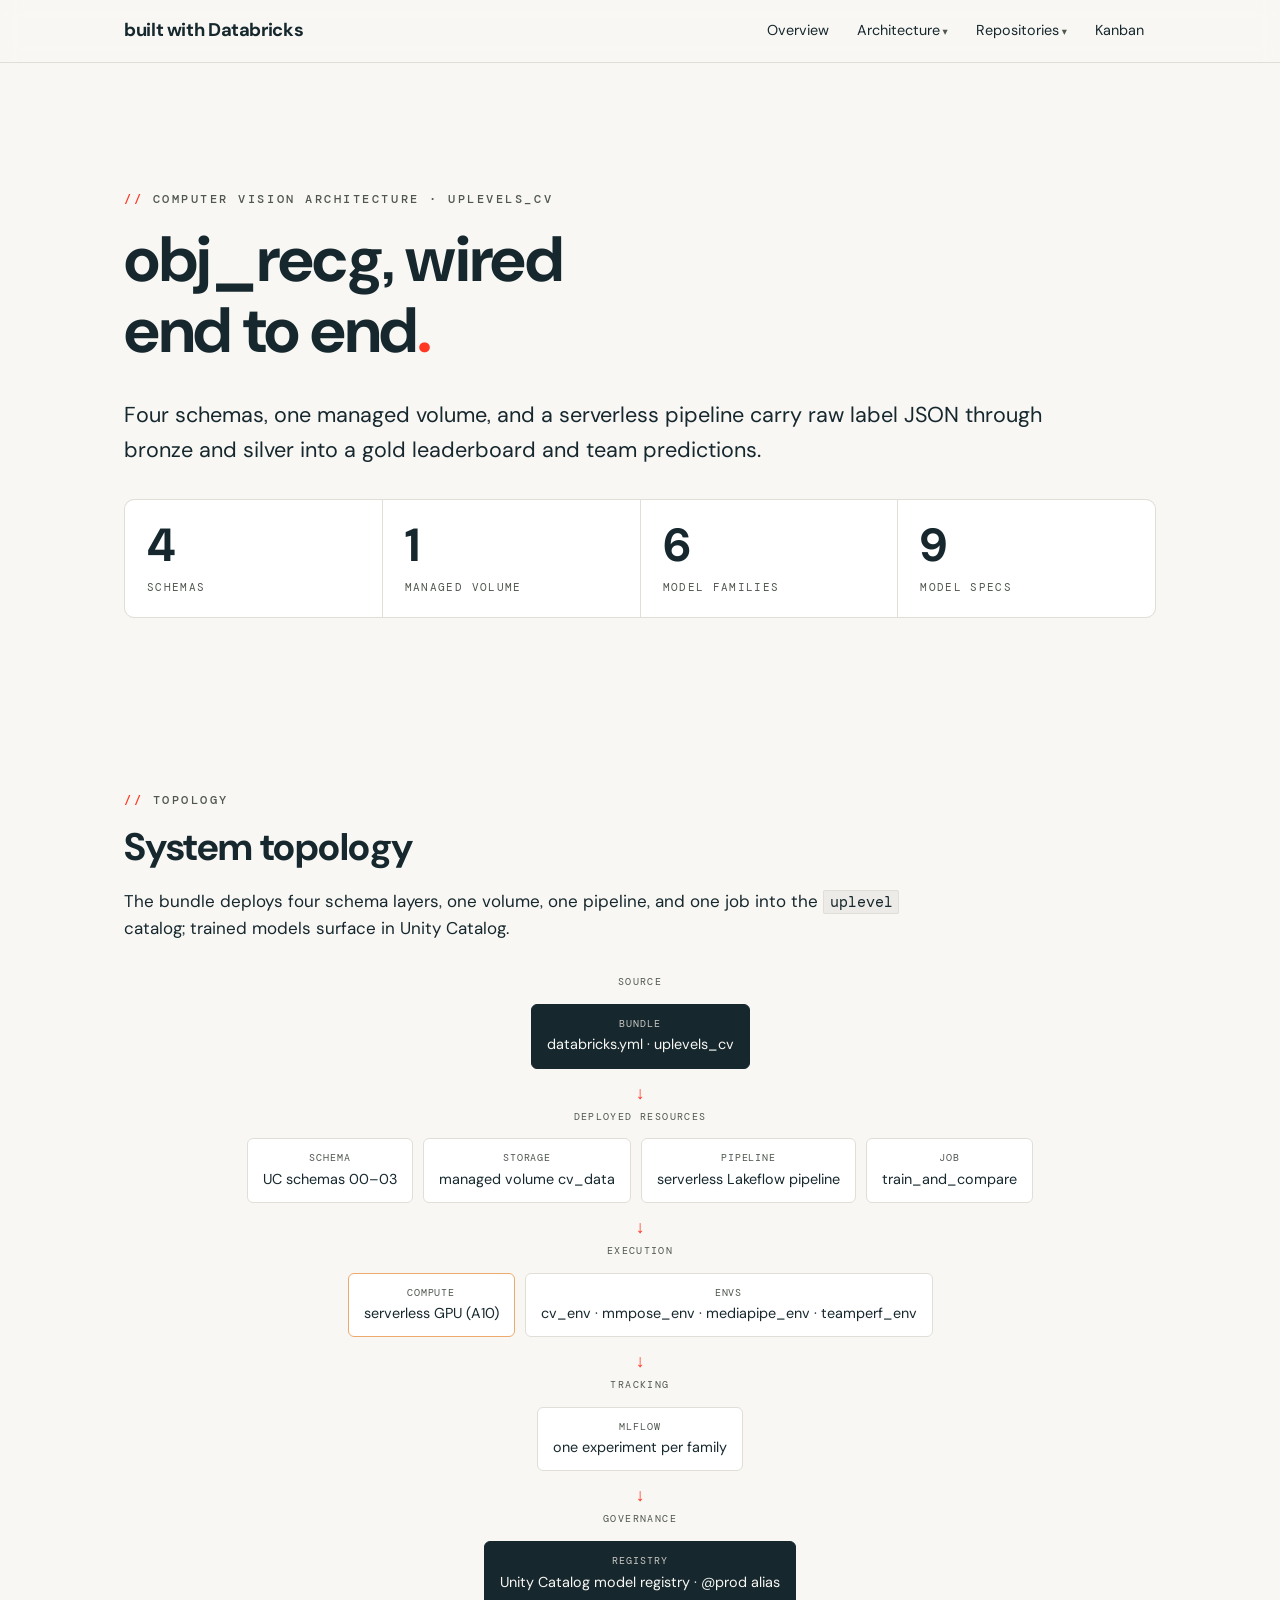
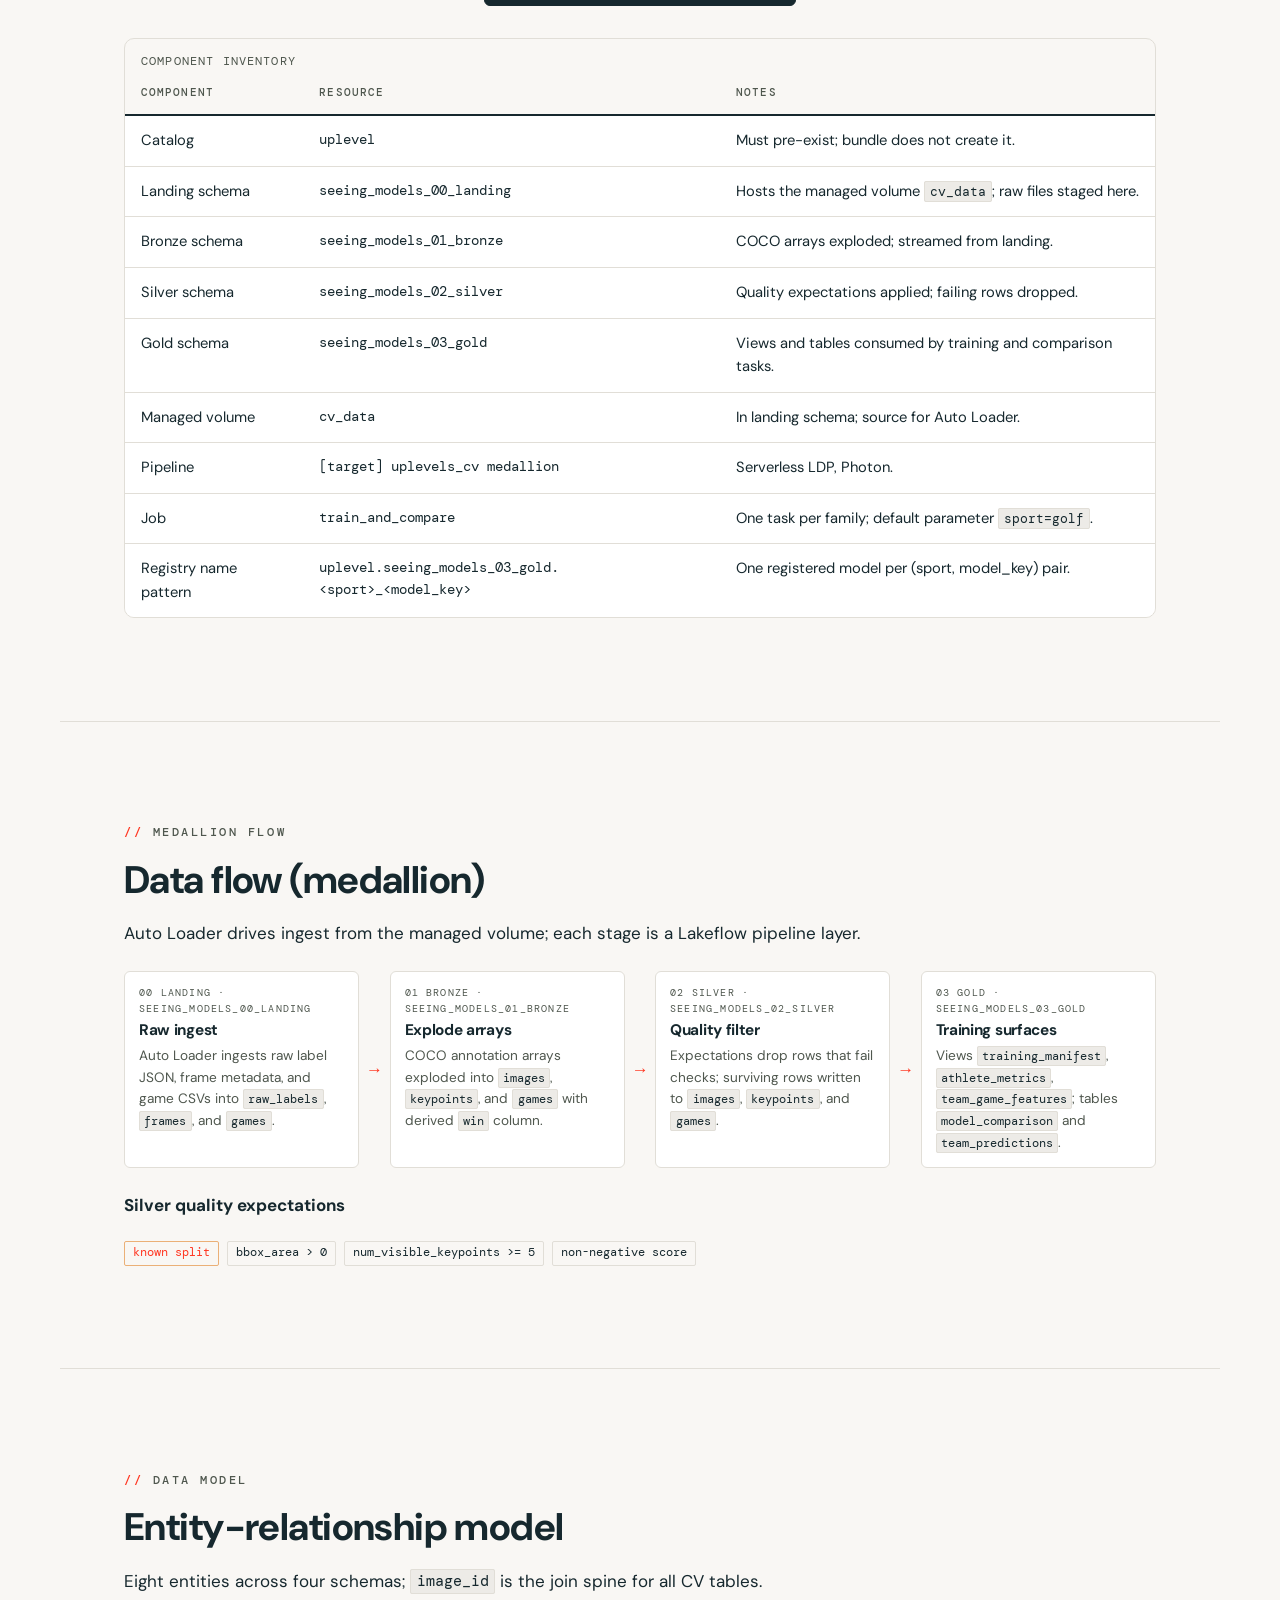
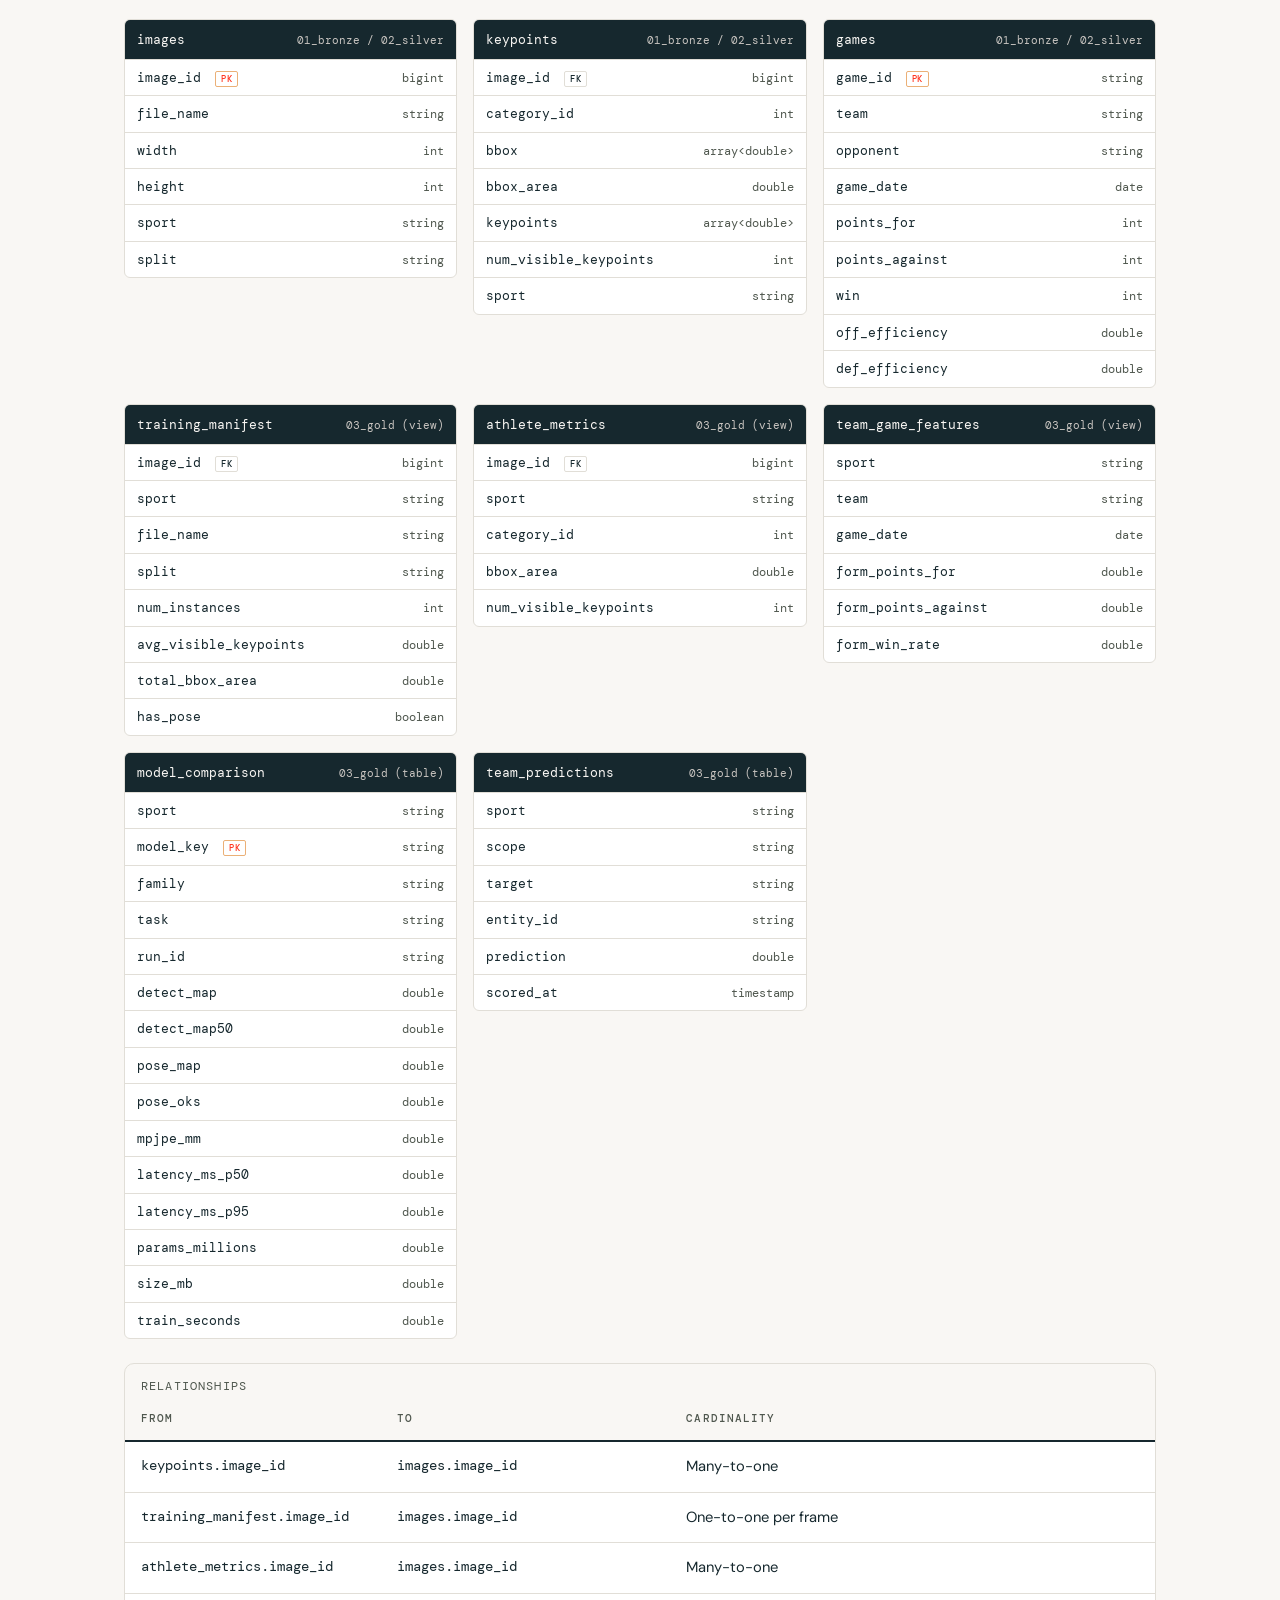
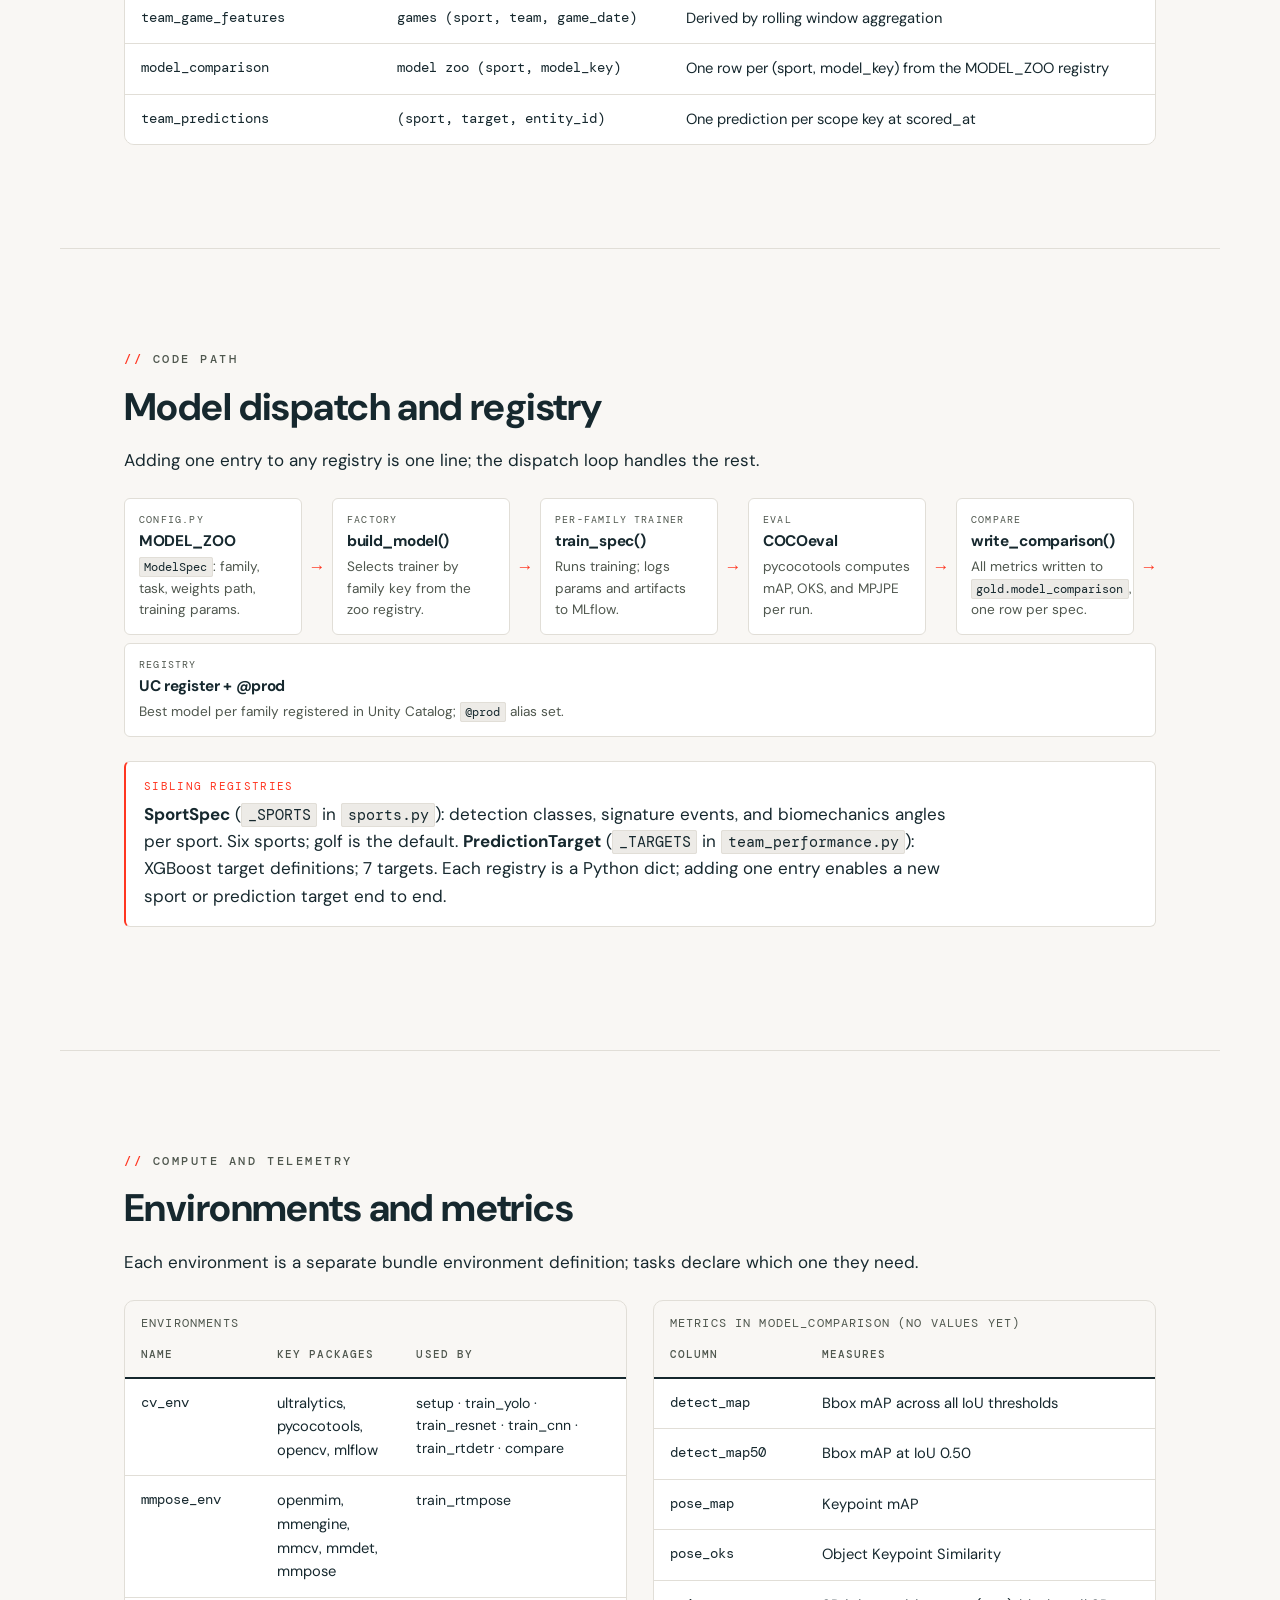
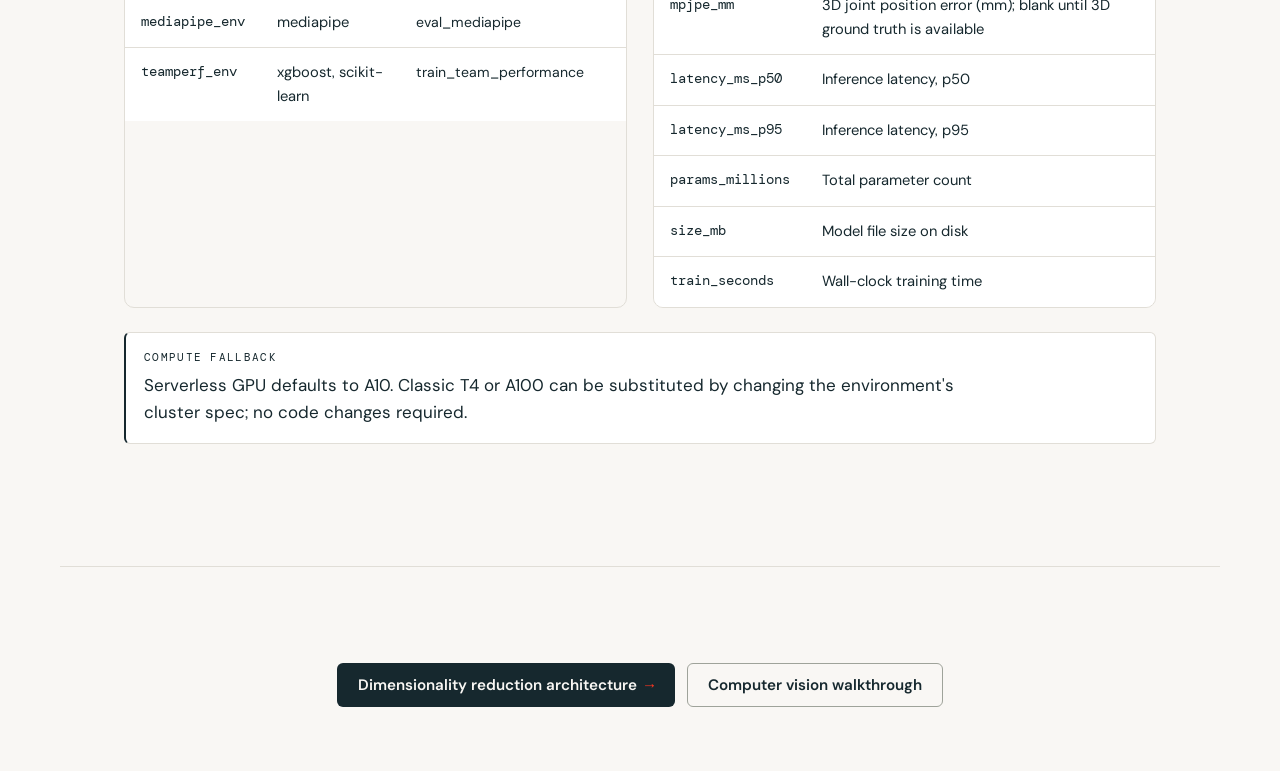
==== commit c5b12f8e: "updating site" ====
--- a/docs/arch-cv.html
+++ b/docs/arch-cv.html
@@ -54,7 +54,7 @@
   <section class="section wrap" data-od-id="cv-topology">
     <span class="kicker">Topology</span>
     <h2>System topology</h2>
-    <p>The bundle deploys four schema layers, one volume, one pipeline, and one job into the <code>rpeng_upleveling</code> catalog; trained models surface in Unity Catalog.</p>
+    <p>The bundle deploys four schema layers, one volume, one pipeline, and one job into the <code>uplevel</code> catalog; trained models surface in Unity Catalog.</p>
 
     <div class="layers" style="margin:2rem 0">
       <div class="layer">
@@ -92,7 +92,7 @@
         <tbody>
           <tr>
             <td>Catalog</td>
-            <td class="mono">rpeng_upleveling</td>
+            <td class="mono">uplevel</td>
             <td>Must pre-exist; bundle does not create it.</td>
           </tr>
           <tr>
@@ -132,7 +132,7 @@
           </tr>
           <tr>
             <td>Registry name pattern</td>
-            <td class="mono">rpeng_upleveling.seeing_models_03_gold.&lt;sport&gt;_&lt;model_key&gt;</td>
+            <td class="mono">uplevel.seeing_models_03_gold.&lt;sport&gt;_&lt;model_key&gt;</td>
             <td>One registered model per (sport, model_key) pair.</td>
           </tr>
         </tbody>
